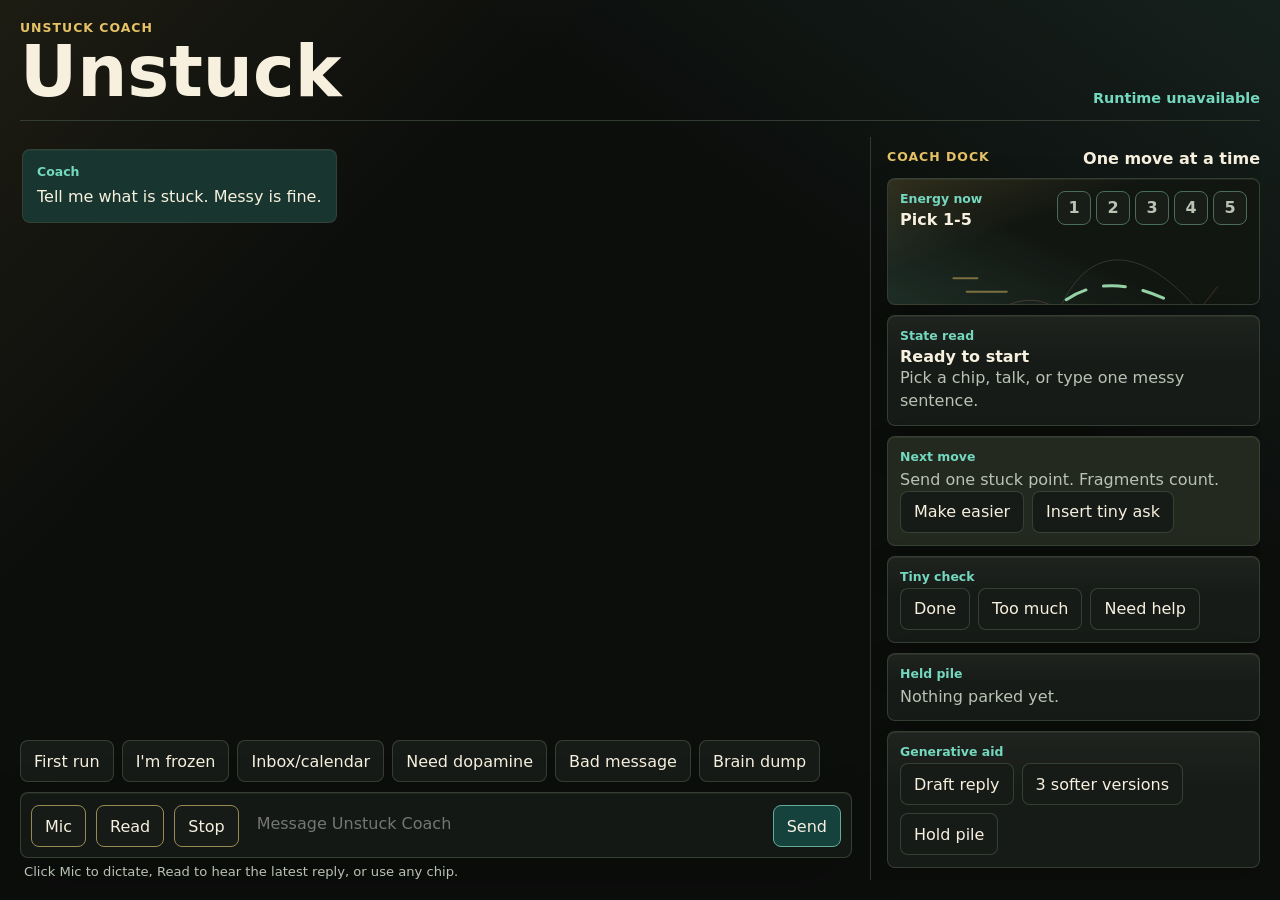
==== live-demo/public/index.html @ 61e01f6e "Ship the recoverable live coach demo The public submission should contain the runnable live-demo sou" ====
<!doctype html>
<html lang="en">
  <head>
    <meta charset="utf-8">
    <meta name="viewport" content="width=device-width, initial-scale=1">
    <title>Unstuck Coach Live Demo</title>
    <meta
      name="description"
      content="Live chat demo for Unstuck Coach, an executive-function accessibility coach that returns one humane next move."
    >
    <link rel="stylesheet" href="./styles.css">
  </head>
  <body>
    <main class="app-shell" aria-labelledby="title">
      <header class="chat-header">
        <div>
          <p class="eyebrow">Unstuck Coach</p>
          <h1 id="title">Unstuck</h1>
        </div>
        <strong id="provider">Checking runtime...</strong>
      </header>

      <div class="work-surface">
        <section class="chat-shell" aria-label="Chat">
          <section id="chat-log" class="chat-log" aria-label="Conversation" aria-live="polite"></section>

          <div class="starter-row" aria-label="Starter prompts">
            <button type="button" data-prompt="I need a coach to get started on this.">First run</button>
            <button type="button" data-prompt="I'm frozen and the list is too big.">I'm frozen</button>
            <button type="button" data-prompt="My inbox and calendar are a mess and I do not know what is real.">
              Inbox/calendar
            </button>
            <button type="button" data-prompt="I need dopamine before I can start.">Need dopamine</button>
            <button type="button" data-prompt="That message made me feel like I did something wrong.">Bad message</button>
            <button type="button" data-prompt="Brain dump: ">Brain dump</button>
          </div>

          <form id="coach-form" class="composer" aria-label="Message composer">
            <label class="sr-only" for="message">Message Unstuck Coach</label>
            <div class="composer-row">
              <button id="voice-button" class="icon-button" type="button" aria-label="Start voice input">Mic</button>
              <button id="read-button" class="icon-button" type="button" aria-label="Read latest coach reply aloud">Read</button>
              <button id="stop-audio-button" class="icon-button" type="button" aria-label="Stop read aloud">Stop</button>
              <textarea
                id="message"
                name="message"
                rows="1"
                placeholder="Message Unstuck Coach"
                required
              ></textarea>
              <button type="submit" aria-label="Send message">Send</button>
            </div>
            <p id="voice-status" class="voice-status" aria-live="polite">Click Mic to dictate, Read to hear the latest reply, or use any chip.</p>
          </form>
        </section>

        <aside id="coach-dock" class="coach-dock" aria-label="Coach Dock" data-visual-state="ready">
          <header class="dock-header">
            <p class="eyebrow">Coach Dock</p>
            <strong>One move at a time</strong>
          </header>

          <section id="relief-map" class="dock-card relief-map" aria-label="Energy and relief map" data-visual-state="ready">
            <div class="relief-topline">
              <div>
                <span class="dock-label">Energy now</span>
                <strong id="energy-read">Pick 1-5</strong>
              </div>
              <div id="energy-check" class="energy-check" role="group" aria-label="Energy level">
                <button type="button" data-energy="1" aria-label="Energy 1 of 5">1</button>
                <button type="button" data-energy="2" aria-label="Energy 2 of 5">2</button>
                <button type="button" data-energy="3" aria-label="Energy 3 of 5">3</button>
                <button type="button" data-energy="4" aria-label="Energy 4 of 5">4</button>
                <button type="button" data-energy="5" aria-label="Energy 5 of 5">5</button>
              </div>
            </div>
            <svg class="relief-svg" viewBox="0 0 260 112" role="img" aria-label="A calm path showing the next move">
              <path class="map-echo map-echo-one" d="M20 82 C48 22 92 106 122 46 S204 20 238 72"></path>
              <path class="map-echo map-echo-two" d="M22 54 C62 82 82 18 128 58 S190 98 238 34"></path>
              <path class="map-route" d="M18 78 C54 34 78 86 112 54 S182 28 242 68"></path>
              <g class="map-pile" aria-hidden="true">
                <path d="M40 28 h18"></path>
                <path d="M50 38 h30"></path>
                <path d="M172 82 h24"></path>
              </g>
              <circle class="map-marker" cx="112" cy="54" r="5"></circle>
            </svg>
          </section>

          <section class="dock-card">
            <span class="dock-label">State read</span>
            <strong id="state-read">Ready to start</strong>
            <p id="state-detail">Pick a chip, talk, or type one messy sentence.</p>
          </section>

          <section class="dock-card next-card">
            <span class="dock-label">Next move</span>
            <p id="next-move">Send one stuck point. Fragments count.</p>
            <div class="dock-actions">
              <button type="button" data-prompt="Make this easier.">Make easier</button>
              <button type="button" data-insert="I need the smallest possible next move.">Insert tiny ask</button>
            </div>
          </section>

          <section class="dock-card">
            <span class="dock-label">Tiny check</span>
            <div id="tiny-checks" class="tiny-checks"></div>
          </section>

          <section class="dock-card">
            <span class="dock-label">Held pile</span>
            <div id="held-pile" class="held-pile">Nothing parked yet.</div>
          </section>

          <section class="dock-card">
            <span class="dock-label">Generative aid</span>
            <div class="dock-actions">
              <button type="button" data-insert="Draft a one-sentence reply I can send.">Draft reply</button>
              <button type="button" data-insert="Give me three softer versions.">3 softer versions</button>
              <button type="button" data-prompt="Hold the pile and continue with one next move.">Hold pile</button>
            </div>
          </section>
        </aside>
      </div>
    </main>
    <script src="./app.js" type="module"></script>
  </body>
</html>
---- live-demo/public/styles.css ----
:root {
  color-scheme: dark;
  --bg: #0c0e0c;
  --panel: #171b17;
  --panel-soft: #1d221d;
  --panel-strong: #23291f;
  --text: #f7f0df;
  --muted: #bac2b4;
  --line: #3b463a;
  --line-soft: #273028;
  --user: #22384b;
  --assistant: #18362f;
  --accent: #74d8bf;
  --accent-strong: #e5c264;
  --rose: #e58b79;
  --danger: #ff9b8e;
  --route-speed: 12s;
}

* {
  box-sizing: border-box;
}

body {
  margin: 0;
  min-height: 100vh;
  background:
    linear-gradient(135deg, rgba(229, 194, 100, 0.08), transparent 28%),
    linear-gradient(215deg, rgba(116, 216, 191, 0.09), transparent 32%),
    var(--bg);
  color: var(--text);
  font-family:
    "Avenir Next", "Plus Jakarta Sans", ui-sans-serif, system-ui, -apple-system, BlinkMacSystemFont, sans-serif;
}

button,
textarea {
  font: inherit;
}

.app-shell {
  display: grid;
  grid-template-rows: auto 1fr;
  gap: 16px;
  width: min(1240px, calc(100vw - 28px));
  height: 100dvh;
  margin: 0 auto;
  padding: 20px 0;
}

.chat-header {
  display: flex;
  align-items: end;
  justify-content: space-between;
  gap: 16px;
  border-bottom: 1px solid color-mix(in srgb, var(--line) 82%, transparent);
  padding-bottom: 14px;
}

.eyebrow {
  margin: 0 0 4px;
  color: var(--accent-strong);
  font-size: 0.78rem;
  font-weight: 700;
  letter-spacing: 0.08em;
  text-transform: uppercase;
}

h1 {
  margin: 0;
  font-size: clamp(2rem, 7vw, 4.4rem);
  line-height: 0.95;
  letter-spacing: 0;
}

#provider {
  max-width: 42ch;
  color: var(--accent);
  font-size: 0.9rem;
  text-align: right;
}

.work-surface {
  display: grid;
  grid-template-columns: minmax(0, 1fr) minmax(320px, 390px);
  gap: 18px;
  min-height: 0;
}

.chat-shell {
  display: grid;
  grid-template-rows: 1fr auto auto;
  min-height: 0;
}

.chat-log {
  display: flex;
  flex-direction: column;
  gap: 12px;
  overflow-y: auto;
  padding: 12px 2px;
}

.turn {
  width: fit-content;
  max-width: min(76ch, 86%);
  border: 1px solid color-mix(in srgb, var(--line) 78%, transparent);
  border-radius: 8px;
  padding: 12px 14px;
  line-height: 1.55;
  white-space: pre-wrap;
  box-shadow: inset 0 1px 0 rgba(247, 240, 223, 0.04);
}

.turn.assistant {
  align-self: flex-start;
  background: var(--assistant);
}

.turn.user {
  align-self: flex-end;
  background: var(--user);
}

.turn.pending {
  color: var(--muted);
}

.turn.error {
  border-color: var(--danger);
  color: var(--danger);
}

.speaker,
.dock-label {
  display: block;
  margin-bottom: 4px;
  color: var(--accent);
  font-size: 0.78rem;
  font-weight: 700;
}

.starter-row,
.dock-actions,
.tiny-checks {
  display: flex;
  flex-wrap: wrap;
  gap: 8px;
}

button {
  min-height: 42px;
  border: 1px solid color-mix(in srgb, var(--line) 86%, transparent);
  border-radius: 8px;
  background: var(--panel);
  color: var(--text);
  padding: 9px 13px;
  cursor: pointer;
  transition:
    transform 180ms cubic-bezier(0.32, 0.72, 0, 1),
    border-color 180ms cubic-bezier(0.32, 0.72, 0, 1),
    background 180ms cubic-bezier(0.32, 0.72, 0, 1);
}

button:hover {
  border-color: color-mix(in srgb, var(--accent) 65%, var(--line));
}

button:active {
  transform: translateY(1px);
}

.composer {
  padding-top: 10px;
}

.composer-row {
  display: grid;
  grid-template-columns: auto auto auto minmax(0, 1fr) auto;
  gap: 10px;
  align-items: end;
  border: 1px solid color-mix(in srgb, var(--line) 84%, transparent);
  border-radius: 8px;
  background: color-mix(in srgb, var(--panel) 88%, #000);
  padding: 10px;
  box-shadow:
    inset 0 1px 0 rgba(247, 240, 223, 0.06),
    0 24px 60px rgba(0, 0, 0, 0.18);
}

.icon-button {
  min-width: 54px;
  border-color: color-mix(in srgb, var(--accent-strong) 55%, var(--line));
}

textarea {
  min-height: 44px;
  max-height: 160px;
  resize: none;
  border: 0;
  background: transparent;
  color: var(--text);
  padding: 10px 8px;
  line-height: 1.4;
}

textarea:focus,
button:focus-visible {
  outline: 3px solid color-mix(in srgb, var(--accent) 65%, transparent);
  outline-offset: 2px;
}

button[type="submit"] {
  border-color: color-mix(in srgb, var(--accent) 70%, var(--line));
  background: #16423e;
}

button[aria-busy="true"] {
  cursor: wait;
  opacity: 0.72;
}

.voice-status {
  min-height: 1.2em;
  margin: 6px 4px 0;
  color: var(--muted);
  font-size: 0.82rem;
}

.coach-dock {
  display: flex;
  flex-direction: column;
  gap: 10px;
  overflow-y: auto;
  border-left: 1px solid color-mix(in srgb, var(--line) 76%, transparent);
  padding: 12px 0 12px 16px;
}

.dock-header {
  display: flex;
  justify-content: space-between;
  gap: 10px;
}

.dock-card {
  border: 1px solid color-mix(in srgb, var(--line) 82%, transparent);
  border-radius: 8px;
  background:
    linear-gradient(180deg, rgba(247, 240, 223, 0.04), transparent 42%),
    var(--panel);
  padding: 12px;
  box-shadow:
    inset 0 1px 0 rgba(247, 240, 223, 0.06),
    0 18px 40px rgba(0, 0, 0, 0.16);
}

.dock-card p,
.held-pile {
  margin: 0;
  color: var(--muted);
  line-height: 1.45;
}

.next-card {
  background: var(--panel-strong);
}

.relief-map {
  --map-energy: 0.56;
  overflow: hidden;
  background:
    linear-gradient(160deg, rgba(229, 194, 100, 0.14), transparent 36%),
    linear-gradient(24deg, rgba(116, 216, 191, 0.12), transparent 46%),
    #121611;
}

.relief-topline {
  display: grid;
  grid-template-columns: 1fr auto;
  gap: 12px;
  align-items: start;
}

.energy-check {
  display: grid;
  grid-template-columns: repeat(5, minmax(34px, 1fr));
  gap: 5px;
}

.energy-check button {
  min-width: 0;
  min-height: 34px;
  padding: 0;
  border-color: color-mix(in srgb, var(--accent) 26%, var(--line));
  background: color-mix(in srgb, var(--panel-soft) 84%, #000);
  color: var(--muted);
  font-weight: 800;
  font-variant-numeric: tabular-nums;
}

.energy-check button[aria-pressed="true"] {
  border-color: color-mix(in srgb, var(--accent-strong) 82%, var(--accent));
  background: linear-gradient(180deg, rgba(229, 194, 100, 0.24), rgba(116, 216, 191, 0.12));
  color: var(--text);
  transform: translateY(-1px);
}

.relief-svg {
  display: block;
  width: 100%;
  height: auto;
  margin-top: 12px;
}

.relief-svg path,
.relief-svg circle {
  vector-effect: non-scaling-stroke;
}

.map-echo {
  fill: none;
  stroke: rgba(186, 194, 180, 0.18);
  stroke-width: 1;
}

.map-echo-two {
  stroke: rgba(229, 139, 121, 0.22);
}

.map-route {
  fill: none;
  stroke: color-mix(in srgb, var(--accent) 72%, var(--accent-strong));
  stroke-width: 3;
  stroke-linecap: round;
  stroke-dasharray: 22 18;
  animation: route-drift var(--route-speed) cubic-bezier(0.32, 0.72, 0, 1) infinite;
}

.map-pile path {
  fill: none;
  stroke: rgba(229, 194, 100, 0.48);
  stroke-width: 2;
  stroke-linecap: round;
}

.map-marker {
  fill: var(--accent-strong);
  opacity: 0.9;
  transform-origin: center;
  animation: marker-breathe 2.7s cubic-bezier(0.32, 0.72, 0, 1) infinite;
}

[data-visual-state^="energy-1"] {
  --route-speed: 18s;
}

[data-visual-state^="energy-2"] {
  --route-speed: 15s;
}

[data-visual-state^="energy-4"],
[data-visual-state^="energy-5"] {
  --route-speed: 8s;
}

@keyframes route-drift {
  from {
    stroke-dashoffset: 42;
  }

  to {
    stroke-dashoffset: 0;
  }
}

@keyframes marker-breathe {
  0%,
  100% {
    transform: scale(0.88);
    opacity: 0.58;
  }

  50% {
    transform: scale(1.22);
    opacity: 1;
  }
}

.held-pile ul {
  margin: 6px 0 0;
  padding-left: 18px;
}

.held-pile li + li {
  margin-top: 4px;
}

.sr-only {
  position: absolute;
  width: 1px;
  height: 1px;
  overflow: hidden;
  clip: rect(0, 0, 0, 0);
}

@media (max-width: 820px) {
  .app-shell {
    width: min(100vw - 16px, 680px);
    height: auto;
    min-height: 100dvh;
    padding: 10px 0;
  }

  .chat-header {
    align-items: start;
    flex-direction: column;
  }

  #provider {
    text-align: left;
  }

  .work-surface {
    grid-template-columns: 1fr;
  }

  .coach-dock {
    order: -1;
    overflow: visible;
    border-left: 0;
    border-bottom: 1px solid var(--line);
    padding: 0 0 12px;
  }

  .turn {
    max-width: 94%;
  }

  .composer-row {
    grid-template-columns: repeat(3, minmax(0, 1fr)) auto;
  }

  .composer-row textarea {
    grid-column: 1 / -2;
  }

  .composer-row button[type="submit"] {
    grid-column: -2 / -1;
    grid-row: 2;
  }

  .relief-topline {
    grid-template-columns: 1fr;
  }
}

@media (prefers-reduced-motion: reduce) {
  *,
  *::before,
  *::after {
    animation-duration: 1ms !important;
    animation-iteration-count: 1 !important;
    scroll-behavior: auto !important;
    transition-duration: 1ms !important;
  }
}
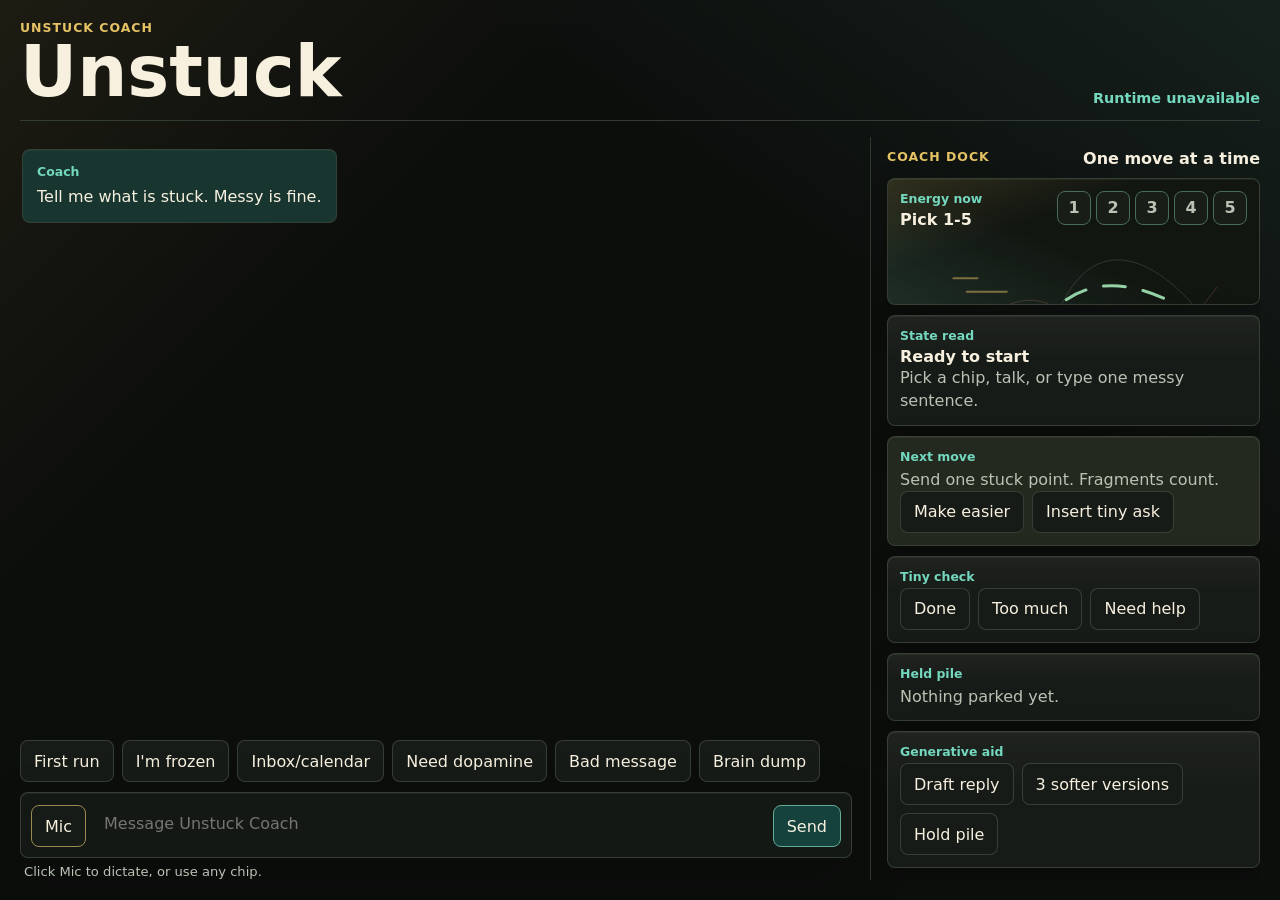
==== commit 72017698: "Protect the live coach quota Remove browser text-to-speech so the live interface stays focused on ch" ====
--- a/live-demo/public/index.html
+++ b/live-demo/public/index.html
@@ -39,8 +39,6 @@
             <label class="sr-only" for="message">Message Unstuck Coach</label>
             <div class="composer-row">
               <button id="voice-button" class="icon-button" type="button" aria-label="Start voice input">Mic</button>
-              <button id="read-button" class="icon-button" type="button" aria-label="Read latest coach reply aloud">Read</button>
-              <button id="stop-audio-button" class="icon-button" type="button" aria-label="Stop read aloud">Stop</button>
               <textarea
                 id="message"
                 name="message"
@@ -50,7 +48,7 @@
               ></textarea>
               <button type="submit" aria-label="Send message">Send</button>
             </div>
-            <p id="voice-status" class="voice-status" aria-live="polite">Click Mic to dictate, Read to hear the latest reply, or use any chip.</p>
+            <p id="voice-status" class="voice-status" aria-live="polite">Click Mic to dictate, or use any chip.</p>
           </form>
         </section>
 
--- a/live-demo/public/styles.css
+++ b/live-demo/public/styles.css
@@ -176,7 +176,7 @@
 
 .composer-row {
   display: grid;
-  grid-template-columns: auto auto auto minmax(0, 1fr) auto;
+  grid-template-columns: auto minmax(0, 1fr) auto;
   gap: 10px;
   align-items: end;
   border: 1px solid color-mix(in srgb, var(--line) 84%, transparent);
@@ -437,16 +437,16 @@
   }
 
   .composer-row {
-    grid-template-columns: repeat(3, minmax(0, 1fr)) auto;
+    grid-template-columns: auto minmax(0, 1fr) auto;
   }
 
   .composer-row textarea {
-    grid-column: 1 / -2;
+    grid-column: auto;
   }
 
   .composer-row button[type="submit"] {
-    grid-column: -2 / -1;
-    grid-row: 2;
+    grid-column: auto;
+    grid-row: auto;
   }
 
   .relief-topline {
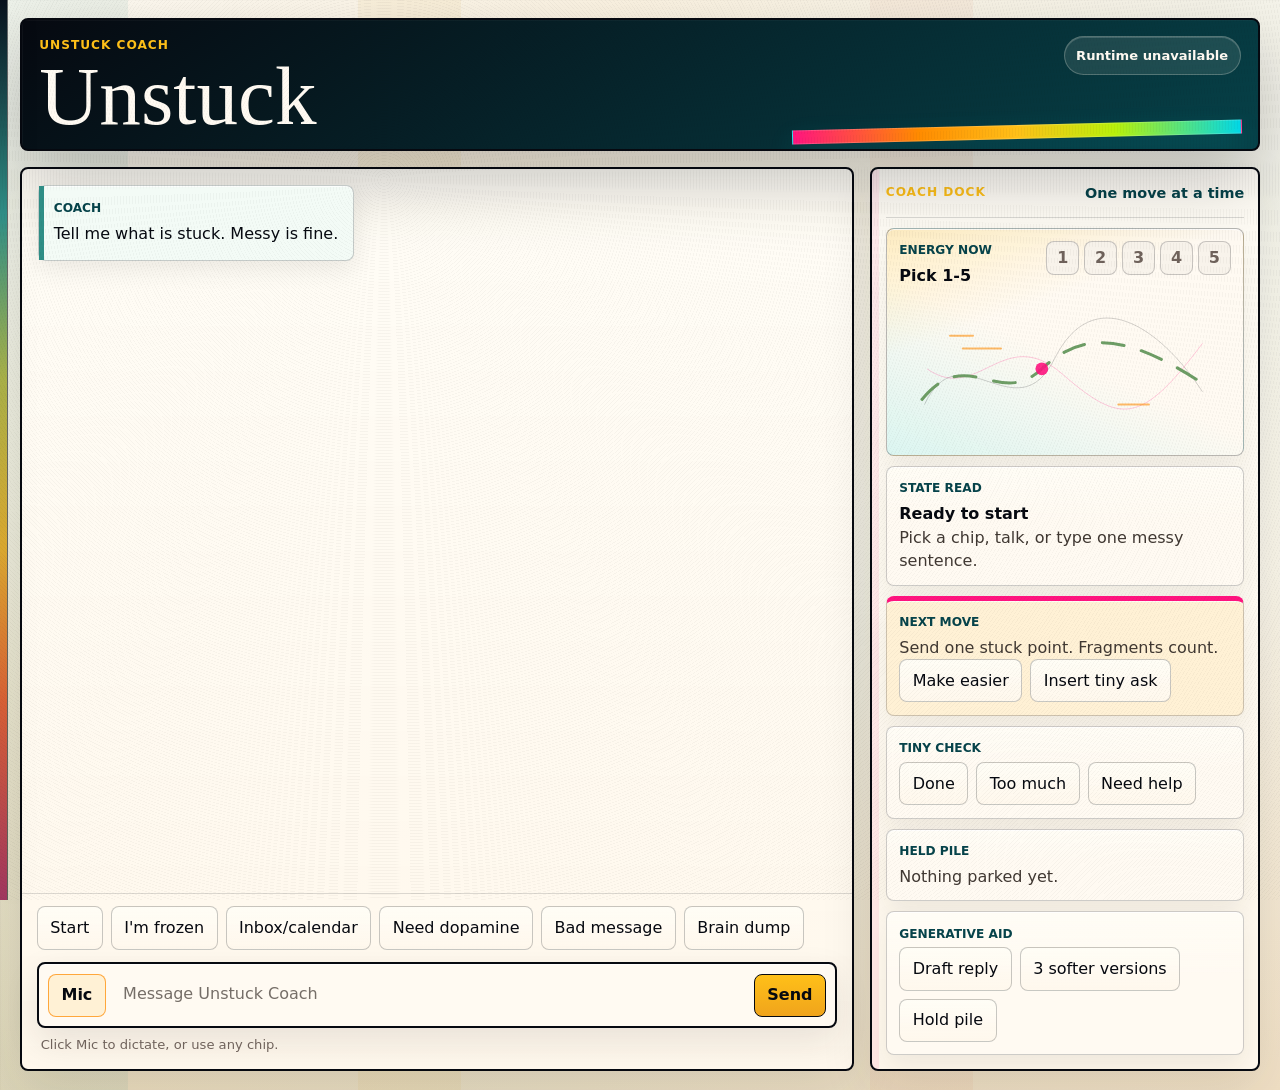
==== commit b16e583f: "Make the public repository product-first Remove the contest-facing file maze from the public source " ====
--- a/live-demo/public/index.html
+++ b/live-demo/public/index.html
@@ -8,6 +8,7 @@
       name="description"
       content="Live chat demo for Unstuck Coach, an executive-function accessibility coach that returns one humane next move."
     >
+    <link rel="canonical" href="https://unstuck.kyanitelabs.tech/chat/">
     <link rel="stylesheet" href="./styles.css">
   </head>
   <body>
@@ -25,7 +26,7 @@
           <section id="chat-log" class="chat-log" aria-label="Conversation" aria-live="polite"></section>
 
           <div class="starter-row" aria-label="Starter prompts">
-            <button type="button" data-prompt="I need a coach to get started on this.">First run</button>
+            <button type="button" data-prompt="I need a coach to get started on this.">Start</button>
             <button type="button" data-prompt="I'm frozen and the list is too big.">I'm frozen</button>
             <button type="button" data-prompt="My inbox and calendar are a mess and I do not know what is real.">
               Inbox/calendar
--- a/live-demo/public/styles.css
+++ b/live-demo/public/styles.css
@@ -1,36 +1,107 @@
 :root {
-  color-scheme: dark;
-  --bg: #0c0e0c;
-  --panel: #171b17;
-  --panel-soft: #1d221d;
-  --panel-strong: #23291f;
-  --text: #f7f0df;
-  --muted: #bac2b4;
-  --line: #3b463a;
-  --line-soft: #273028;
-  --user: #22384b;
-  --assistant: #18362f;
-  --accent: #74d8bf;
-  --accent-strong: #e5c264;
-  --rose: #e58b79;
-  --danger: #ff9b8e;
+  color-scheme: light;
+  --ink: #060910;
+  --ink-soft: #24211f;
+  --muted: #6f625b;
+  --muted-strong: #403832;
+  --paper: #fff8ec;
+  --paper-soft: #f8f3eb;
+  --surface: #fffaf2;
+  --surface-deep: #eadcc6;
+  --cream-line: #fff5dc;
+  --line: #d9d0c4;
+  --line-strong: #766755;
+  --steel: #06434a;
+  --gold: #ffc018;
+  --cyan: #00d7e8;
+  --lime: #b7f10b;
+  --orange: #ff8b00;
+  --magenta: #ff147f;
+  --taste-teal: #2f8e86;
+  --taste-saffron: #d9a72f;
+  --taste-coral: #ef724b;
+  --taste-clay: #d65f35;
+  --taste-berry: #9f365f;
+  --taste-ink: #07101c;
+  --shadow-soft: 0 18px 52px rgba(36, 33, 31, 0.11);
+  --shadow-tight: 0 8px 24px rgba(36, 33, 31, 0.09);
+  --shadow-ink: 0 28px 70px rgba(6, 9, 16, 0.24);
+  --radius: 8px;
+  --ease-out: cubic-bezier(0.2, 0, 0.2, 1);
+  --motion-fast: 120ms;
+  --motion-soft: 180ms;
+  --editorial: "PP Editorial New", "Canela", "Fraunces", "New York", serif;
   --route-speed: 12s;
+  font-family: "Avenir Next", "Plus Jakarta Sans", "Geist", "Satoshi", system-ui, sans-serif;
+  letter-spacing: 0;
 }
 
 * {
   box-sizing: border-box;
 }
 
+html {
+  min-width: 320px;
+  background: var(--paper);
+}
+
 body {
+  min-width: 320px;
+  min-height: 100dvh;
   margin: 0;
-  min-height: 100vh;
-  background:
-    linear-gradient(135deg, rgba(229, 194, 100, 0.08), transparent 28%),
-    linear-gradient(215deg, rgba(116, 216, 191, 0.09), transparent 32%),
-    var(--bg);
-  color: var(--text);
-  font-family:
-    "Avenir Next", "Plus Jakarta Sans", ui-sans-serif, system-ui, -apple-system, BlinkMacSystemFont, sans-serif;
+  background:
+    linear-gradient(90deg, rgba(6, 9, 16, 0.018) 0 1px, transparent 1px 142px),
+    linear-gradient(180deg, rgba(6, 9, 16, 0.016) 0 1px, transparent 1px 142px),
+    linear-gradient(90deg, rgba(47, 142, 134, 0.08) 0 10%, transparent 10% 28%, rgba(217, 167, 47, 0.075) 28% 36%, transparent 36% 68%, rgba(214, 95, 53, 0.055) 68% 76%, transparent 76%),
+    linear-gradient(132deg, rgba(255, 253, 246, 0.54), rgba(217, 167, 47, 0.08) 28%, rgba(47, 142, 134, 0.055) 64%, transparent 100%),
+    linear-gradient(180deg, var(--surface) 0%, var(--paper) 52%, #f0dfc4 100%);
+  color: var(--ink);
+  font-size: 16px;
+  line-height: 1.5;
+  text-rendering: optimizeLegibility;
+}
+
+body::before {
+  content: "";
+  position: fixed;
+  inset: 0;
+  z-index: 4;
+  pointer-events: none;
+  opacity: 0.038;
+  background-image: repeating-radial-gradient(
+    circle at 30% 20%,
+    rgba(8, 7, 5, 0.9) 0 0.6px,
+    transparent 0.7px 3px
+  );
+  mix-blend-mode: multiply;
+}
+
+body::after {
+  content: "";
+  position: fixed;
+  inset: 0 auto 0 0;
+  z-index: 3;
+  width: 0.46rem;
+  pointer-events: none;
+  background:
+    linear-gradient(
+      180deg,
+      var(--taste-ink),
+      var(--taste-teal) 24%,
+      #a7af48 42%,
+      var(--taste-saffron) 61%,
+      var(--taste-clay) 78%,
+      var(--taste-berry)
+    ),
+    repeating-linear-gradient(
+      180deg,
+      transparent 0 34px,
+      rgba(255, 245, 220, 0.72) 34px 37px,
+      transparent 37px 72px
+    );
+  box-shadow:
+    1px 0 0 rgba(6, 9, 16, 0.58),
+    10px 0 34px rgba(6, 9, 16, 0.06);
 }
 
 button,
@@ -38,88 +109,197 @@
   font: inherit;
 }
 
+button {
+  color: inherit;
+}
+
+:where(button, textarea):focus-visible {
+  outline: 3px solid var(--cyan);
+  outline-offset: 4px;
+  box-shadow: 0 0 0 7px rgba(0, 215, 232, 0.16);
+}
+
+::selection {
+  background: rgba(214, 163, 56, 0.28);
+}
+
 .app-shell {
-  display: grid;
-  grid-template-rows: auto 1fr;
-  gap: 16px;
-  width: min(1240px, calc(100vw - 28px));
-  height: 100dvh;
+  position: relative;
+  display: grid;
+  grid-template-rows: auto minmax(0, 1fr);
+  gap: 1rem;
+  width: min(1240px, calc(100vw - 2.25rem));
+  min-height: 100dvh;
   margin: 0 auto;
-  padding: 20px 0;
+  padding: 1.15rem 0;
+}
+
+.app-shell::before {
+  content: "";
+  position: absolute;
+  inset: 5.9rem auto auto -0.2rem;
+  z-index: -1;
+  width: min(37rem, 58vw);
+  height: min(37rem, 58vw);
+  border: 2px solid rgba(6, 9, 16, 0.2);
+  border-radius: 50%;
+  background:
+    radial-gradient(circle at 44% 42%, rgba(255, 192, 24, 0.24) 0 12%, transparent 13% 100%),
+    conic-gradient(
+      from 212deg,
+      rgba(0, 215, 232, 0.22),
+      rgba(255, 20, 127, 0.18),
+      rgba(255, 139, 0, 0.2),
+      rgba(183, 241, 11, 0.16),
+      rgba(0, 215, 232, 0.22)
+    );
+  opacity: 0.38;
+  transform: rotate(-8deg);
 }
 
 .chat-header {
-  display: flex;
+  position: relative;
+  display: grid;
+  grid-template-columns: minmax(0, 1fr) auto;
+  gap: 1rem;
   align-items: end;
-  justify-content: space-between;
-  gap: 16px;
-  border-bottom: 1px solid color-mix(in srgb, var(--line) 82%, transparent);
-  padding-bottom: 14px;
+  min-height: 5.5rem;
+  overflow: hidden;
+  border: 2px solid var(--ink);
+  border-radius: var(--radius);
+  background:
+    linear-gradient(145deg, rgba(6, 9, 16, 0.98), rgba(6, 67, 74, 0.96)),
+    var(--taste-ink);
+  color: var(--surface);
+  padding: 1rem 1.08rem;
+  box-shadow: var(--shadow-ink);
+}
+
+.chat-header::before {
+  content: "";
+  position: absolute;
+  inset: auto 1rem 0.62rem auto;
+  width: min(28rem, 43vw);
+  height: 0.74rem;
+  border: 1px solid rgba(255, 250, 242, 0.18);
+  background:
+    linear-gradient(90deg, var(--magenta), var(--orange) 28%, var(--gold) 50%, var(--lime) 72%, var(--cyan));
+  box-shadow: 0 12px 28px rgba(0, 215, 232, 0.16);
+  transform: rotate(-1.4deg);
+}
+
+.chat-header::after {
+  content: "";
+  position: absolute;
+  inset: 0;
+  pointer-events: none;
+  background:
+    linear-gradient(90deg, rgba(255, 248, 236, 0.06) 0 1px, transparent 1px 64px),
+    linear-gradient(180deg, rgba(255, 248, 236, 0.05) 0 1px, transparent 1px 64px);
+  opacity: 0.72;
+}
+
+.chat-header > * {
+  position: relative;
+  z-index: 1;
 }
 
 .eyebrow {
-  margin: 0 0 4px;
-  color: var(--accent-strong);
-  font-size: 0.78rem;
-  font-weight: 700;
+  margin: 0 0 0.32rem;
+  color: var(--gold);
+  font-size: 0.76rem;
+  font-weight: 840;
   letter-spacing: 0.08em;
   text-transform: uppercase;
 }
 
 h1 {
   margin: 0;
-  font-size: clamp(2rem, 7vw, 4.4rem);
-  line-height: 0.95;
+  font-family: var(--editorial);
+  font-size: clamp(2.65rem, 8vw, 5.2rem);
+  font-weight: 500;
+  line-height: 0.88;
   letter-spacing: 0;
 }
 
 #provider {
-  max-width: 42ch;
-  color: var(--accent);
-  font-size: 0.9rem;
+  max-width: 31ch;
+  align-self: start;
+  border: 1px solid rgba(255, 248, 236, 0.24);
+  border-radius: 999px;
+  background: rgba(255, 248, 236, 0.1);
+  color: var(--surface);
+  padding: 0.54rem 0.72rem;
+  font-size: 0.82rem;
+  font-weight: 760;
   text-align: right;
+  box-shadow: inset 0 1px 0 rgba(255, 255, 255, 0.16);
+  backdrop-filter: blur(14px);
 }
 
 .work-surface {
   display: grid;
   grid-template-columns: minmax(0, 1fr) minmax(320px, 390px);
-  gap: 18px;
+  gap: 1rem;
   min-height: 0;
 }
 
 .chat-shell {
   display: grid;
-  grid-template-rows: 1fr auto auto;
+  grid-template-rows: minmax(0, 1fr) auto auto;
   min-height: 0;
+  border: 2px solid var(--ink);
+  border-radius: var(--radius);
+  background:
+    linear-gradient(180deg, rgba(255, 253, 246, 0.8), rgba(255, 248, 236, 0.88)),
+    var(--surface);
+  box-shadow: var(--shadow-soft);
 }
 
 .chat-log {
   display: flex;
   flex-direction: column;
-  gap: 12px;
+  gap: 0.78rem;
+  min-height: 0;
   overflow-y: auto;
-  padding: 12px 2px;
+  padding: 1rem;
 }
 
 .turn {
+  position: relative;
   width: fit-content;
   max-width: min(76ch, 86%);
-  border: 1px solid color-mix(in srgb, var(--line) 78%, transparent);
-  border-radius: 8px;
-  padding: 12px 14px;
+  border: 1px solid rgba(6, 9, 16, 0.2);
+  border-radius: var(--radius);
+  padding: 0.82rem 0.92rem;
   line-height: 1.55;
   white-space: pre-wrap;
-  box-shadow: inset 0 1px 0 rgba(247, 240, 223, 0.04);
+  box-shadow:
+    inset 0 1px 0 rgba(255, 255, 255, 0.78),
+    var(--shadow-tight);
+}
+
+.turn::before {
+  content: "";
+  position: absolute;
+  inset: 0 auto 0 0;
+  width: 0.32rem;
+  background: var(--taste-teal);
 }
 
 .turn.assistant {
   align-self: flex-start;
-  background: var(--assistant);
+  background: #f3fbf6;
 }
 
 .turn.user {
   align-self: flex-end;
-  background: var(--user);
+  background: #fff1d5;
+}
+
+.turn.user::before {
+  inset: 0 0 0 auto;
+  background: var(--orange);
 }
 
 .turn.pending {
@@ -127,17 +307,18 @@
 }
 
 .turn.error {
-  border-color: var(--danger);
-  color: var(--danger);
+  border-color: var(--taste-coral);
+  color: var(--taste-clay);
 }
 
 .speaker,
 .dock-label {
   display: block;
-  margin-bottom: 4px;
-  color: var(--accent);
-  font-size: 0.78rem;
-  font-weight: 700;
+  margin-bottom: 0.28rem;
+  color: var(--steel);
+  font-size: 0.76rem;
+  font-weight: 840;
+  text-transform: uppercase;
 }
 
 .starter-row,
@@ -145,25 +326,34 @@
 .tiny-checks {
   display: flex;
   flex-wrap: wrap;
-  gap: 8px;
+  gap: 0.5rem;
+}
+
+.starter-row {
+  border-top: 1px solid rgba(6, 9, 16, 0.14);
+  padding: 0.78rem 0.92rem 0;
 }
 
 button {
-  min-height: 42px;
-  border: 1px solid color-mix(in srgb, var(--line) 86%, transparent);
-  border-radius: 8px;
-  background: var(--panel);
-  color: var(--text);
-  padding: 9px 13px;
+  min-height: 2.55rem;
+  border: 1px solid rgba(6, 9, 16, 0.22);
+  border-radius: var(--radius);
+  background:
+    linear-gradient(180deg, rgba(255, 253, 246, 0.94), rgba(255, 248, 236, 0.84)),
+    var(--surface);
+  color: var(--ink);
+  padding: 0.54rem 0.78rem;
   cursor: pointer;
   transition:
-    transform 180ms cubic-bezier(0.32, 0.72, 0, 1),
-    border-color 180ms cubic-bezier(0.32, 0.72, 0, 1),
-    background 180ms cubic-bezier(0.32, 0.72, 0, 1);
+    transform var(--motion-soft) var(--ease-out),
+    border-color var(--motion-soft) var(--ease-out),
+    background var(--motion-soft) var(--ease-out),
+    box-shadow var(--motion-soft) var(--ease-out);
 }
 
 button:hover {
-  border-color: color-mix(in srgb, var(--accent) 65%, var(--line));
+  border-color: rgba(6, 9, 16, 0.46);
+  box-shadow: 0 8px 18px rgba(36, 33, 31, 0.08);
 }
 
 button:active {
@@ -171,48 +361,51 @@
 }
 
 .composer {
-  padding-top: 10px;
+  padding: 0.75rem 0.92rem 0.92rem;
 }
 
 .composer-row {
   display: grid;
   grid-template-columns: auto minmax(0, 1fr) auto;
-  gap: 10px;
+  gap: 0.58rem;
   align-items: end;
-  border: 1px solid color-mix(in srgb, var(--line) 84%, transparent);
-  border-radius: 8px;
-  background: color-mix(in srgb, var(--panel) 88%, #000);
-  padding: 10px;
+  border: 2px solid var(--ink);
+  border-radius: var(--radius);
+  background: var(--surface);
+  padding: 0.58rem;
   box-shadow:
-    inset 0 1px 0 rgba(247, 240, 223, 0.06),
-    0 24px 60px rgba(0, 0, 0, 0.18);
+    inset 0 1px 0 rgba(255, 255, 255, 0.78),
+    0 14px 34px rgba(36, 33, 31, 0.1);
 }
 
 .icon-button {
-  min-width: 54px;
-  border-color: color-mix(in srgb, var(--accent-strong) 55%, var(--line));
+  min-width: 3.15rem;
+  border-color: rgba(255, 139, 0, 0.72);
+  background: #fff1d5;
+  font-weight: 780;
 }
 
 textarea {
-  min-height: 44px;
-  max-height: 160px;
+  min-height: 2.75rem;
+  max-height: 10rem;
   resize: none;
   border: 0;
   background: transparent;
-  color: var(--text);
-  padding: 10px 8px;
+  color: var(--ink);
+  padding: 0.62rem 0.5rem;
   line-height: 1.4;
-}
-
-textarea:focus,
-button:focus-visible {
-  outline: 3px solid color-mix(in srgb, var(--accent) 65%, transparent);
-  outline-offset: 2px;
+  outline: 0;
+}
+
+textarea::placeholder {
+  color: rgba(64, 56, 50, 0.72);
 }
 
 button[type="submit"] {
-  border-color: color-mix(in srgb, var(--accent) 70%, var(--line));
-  background: #16423e;
+  border-color: var(--ink);
+  background: linear-gradient(180deg, var(--gold), #f0a41c);
+  color: var(--ink);
+  font-weight: 840;
 }
 
 button[aria-busy="true"] {
@@ -222,7 +415,7 @@
 
 .voice-status {
   min-height: 1.2em;
-  margin: 6px 4px 0;
+  margin: 0.42rem 0.25rem 0;
   color: var(--muted);
   font-size: 0.82rem;
 }
@@ -230,78 +423,95 @@
 .coach-dock {
   display: flex;
   flex-direction: column;
-  gap: 10px;
+  gap: 0.62rem;
+  min-height: 0;
   overflow-y: auto;
-  border-left: 1px solid color-mix(in srgb, var(--line) 76%, transparent);
-  padding: 12px 0 12px 16px;
+  border: 2px solid var(--ink);
+  border-radius: var(--radius);
+  background:
+    linear-gradient(90deg, rgba(255, 20, 127, 0.08) 0 0.42rem, transparent 0.42rem),
+    linear-gradient(180deg, rgba(255, 253, 246, 0.84), rgba(255, 248, 236, 0.86)),
+    var(--surface);
+  padding: 0.86rem;
+  box-shadow: var(--shadow-soft);
 }
 
 .dock-header {
-  display: flex;
-  justify-content: space-between;
-  gap: 10px;
+  display: grid;
+  grid-template-columns: 1fr auto;
+  gap: 0.72rem;
+  align-items: start;
+  border-bottom: 1px solid rgba(6, 9, 16, 0.14);
+  padding-bottom: 0.66rem;
+}
+
+.dock-header strong {
+  color: var(--steel);
+  font-size: 0.9rem;
 }
 
 .dock-card {
-  border: 1px solid color-mix(in srgb, var(--line) 82%, transparent);
-  border-radius: 8px;
-  background:
-    linear-gradient(180deg, rgba(247, 240, 223, 0.04), transparent 42%),
-    var(--panel);
-  padding: 12px;
+  border: 1px solid rgba(6, 9, 16, 0.2);
+  border-radius: var(--radius);
+  background:
+    linear-gradient(180deg, rgba(255, 253, 246, 0.86), transparent 44%),
+    var(--surface);
+  padding: 0.78rem;
   box-shadow:
-    inset 0 1px 0 rgba(247, 240, 223, 0.06),
-    0 18px 40px rgba(0, 0, 0, 0.16);
+    inset 0 1px 0 rgba(255, 255, 255, 0.78),
+    0 12px 28px rgba(36, 33, 31, 0.08);
 }
 
 .dock-card p,
 .held-pile {
   margin: 0;
-  color: var(--muted);
+  color: var(--muted-strong);
   line-height: 1.45;
 }
 
 .next-card {
-  background: var(--panel-strong);
+  border-top: 5px solid var(--magenta);
+  background: #fff1d5;
 }
 
 .relief-map {
   --map-energy: 0.56;
   overflow: hidden;
-  background:
-    linear-gradient(160deg, rgba(229, 194, 100, 0.14), transparent 36%),
-    linear-gradient(24deg, rgba(116, 216, 191, 0.12), transparent 46%),
-    #121611;
+  border-color: rgba(6, 9, 16, 0.28);
+  background:
+    linear-gradient(160deg, rgba(255, 192, 24, 0.22), transparent 36%),
+    linear-gradient(24deg, rgba(0, 215, 232, 0.14), transparent 46%),
+    var(--surface);
 }
 
 .relief-topline {
   display: grid;
   grid-template-columns: 1fr auto;
-  gap: 12px;
+  gap: 0.75rem;
   align-items: start;
 }
 
 .energy-check {
   display: grid;
-  grid-template-columns: repeat(5, minmax(34px, 1fr));
-  gap: 5px;
+  grid-template-columns: repeat(5, minmax(2.05rem, 1fr));
+  gap: 0.32rem;
 }
 
 .energy-check button {
   min-width: 0;
-  min-height: 34px;
+  min-height: 2.12rem;
   padding: 0;
-  border-color: color-mix(in srgb, var(--accent) 26%, var(--line));
-  background: color-mix(in srgb, var(--panel-soft) 84%, #000);
+  border-color: rgba(6, 9, 16, 0.2);
+  background: var(--paper-soft);
   color: var(--muted);
-  font-weight: 800;
+  font-weight: 840;
   font-variant-numeric: tabular-nums;
 }
 
 .energy-check button[aria-pressed="true"] {
-  border-color: color-mix(in srgb, var(--accent-strong) 82%, var(--accent));
-  background: linear-gradient(180deg, rgba(229, 194, 100, 0.24), rgba(116, 216, 191, 0.12));
-  color: var(--text);
+  border-color: var(--ink);
+  background: linear-gradient(180deg, rgba(255, 192, 24, 0.42), rgba(0, 215, 232, 0.16));
+  color: var(--ink);
   transform: translateY(-1px);
 }
 
@@ -309,7 +519,7 @@
   display: block;
   width: 100%;
   height: auto;
-  margin-top: 12px;
+  margin-top: 0.75rem;
 }
 
 .relief-svg path,
@@ -319,35 +529,35 @@
 
 .map-echo {
   fill: none;
-  stroke: rgba(186, 194, 180, 0.18);
+  stroke: rgba(6, 9, 16, 0.18);
   stroke-width: 1;
 }
 
 .map-echo-two {
-  stroke: rgba(229, 139, 121, 0.22);
+  stroke: rgba(255, 20, 127, 0.22);
 }
 
 .map-route {
   fill: none;
-  stroke: color-mix(in srgb, var(--accent) 72%, var(--accent-strong));
+  stroke: color-mix(in srgb, var(--taste-teal) 70%, var(--gold));
   stroke-width: 3;
   stroke-linecap: round;
   stroke-dasharray: 22 18;
-  animation: route-drift var(--route-speed) cubic-bezier(0.32, 0.72, 0, 1) infinite;
+  animation: route-drift var(--route-speed) var(--ease-out) infinite;
 }
 
 .map-pile path {
   fill: none;
-  stroke: rgba(229, 194, 100, 0.48);
+  stroke: rgba(255, 139, 0, 0.58);
   stroke-width: 2;
   stroke-linecap: round;
 }
 
 .map-marker {
-  fill: var(--accent-strong);
+  fill: var(--magenta);
   opacity: 0.9;
   transform-origin: center;
-  animation: marker-breathe 2.7s cubic-bezier(0.32, 0.72, 0, 1) infinite;
+  animation: marker-breathe 2.7s var(--ease-out) infinite;
 }
 
 [data-visual-state^="energy-1"] {
@@ -387,12 +597,12 @@
 }
 
 .held-pile ul {
-  margin: 6px 0 0;
-  padding-left: 18px;
+  margin: 0.38rem 0 0;
+  padding-left: 1.12rem;
 }
 
 .held-pile li + li {
-  margin-top: 4px;
+  margin-top: 0.25rem;
 }
 
 .sr-only {
@@ -405,18 +615,28 @@
 
 @media (max-width: 820px) {
   .app-shell {
-    width: min(100vw - 16px, 680px);
-    height: auto;
+    width: min(100vw - 1rem, 680px);
     min-height: 100dvh;
-    padding: 10px 0;
+    padding: 0.62rem 0;
+  }
+
+  .app-shell::before {
+    inset: 4.8rem auto auto -5rem;
+    width: 18rem;
+    height: 18rem;
   }
 
   .chat-header {
-    align-items: start;
-    flex-direction: column;
+    grid-template-columns: 1fr;
+    min-height: auto;
+  }
+
+  .chat-header::before {
+    width: 12rem;
   }
 
   #provider {
+    max-width: 100%;
     text-align: left;
   }
 
@@ -427,9 +647,6 @@
   .coach-dock {
     order: -1;
     overflow: visible;
-    border-left: 0;
-    border-bottom: 1px solid var(--line);
-    padding: 0 0 12px;
   }
 
   .turn {
@@ -438,15 +655,6 @@
 
   .composer-row {
     grid-template-columns: auto minmax(0, 1fr) auto;
-  }
-
-  .composer-row textarea {
-    grid-column: auto;
-  }
-
-  .composer-row button[type="submit"] {
-    grid-column: auto;
-    grid-row: auto;
   }
 
   .relief-topline {
